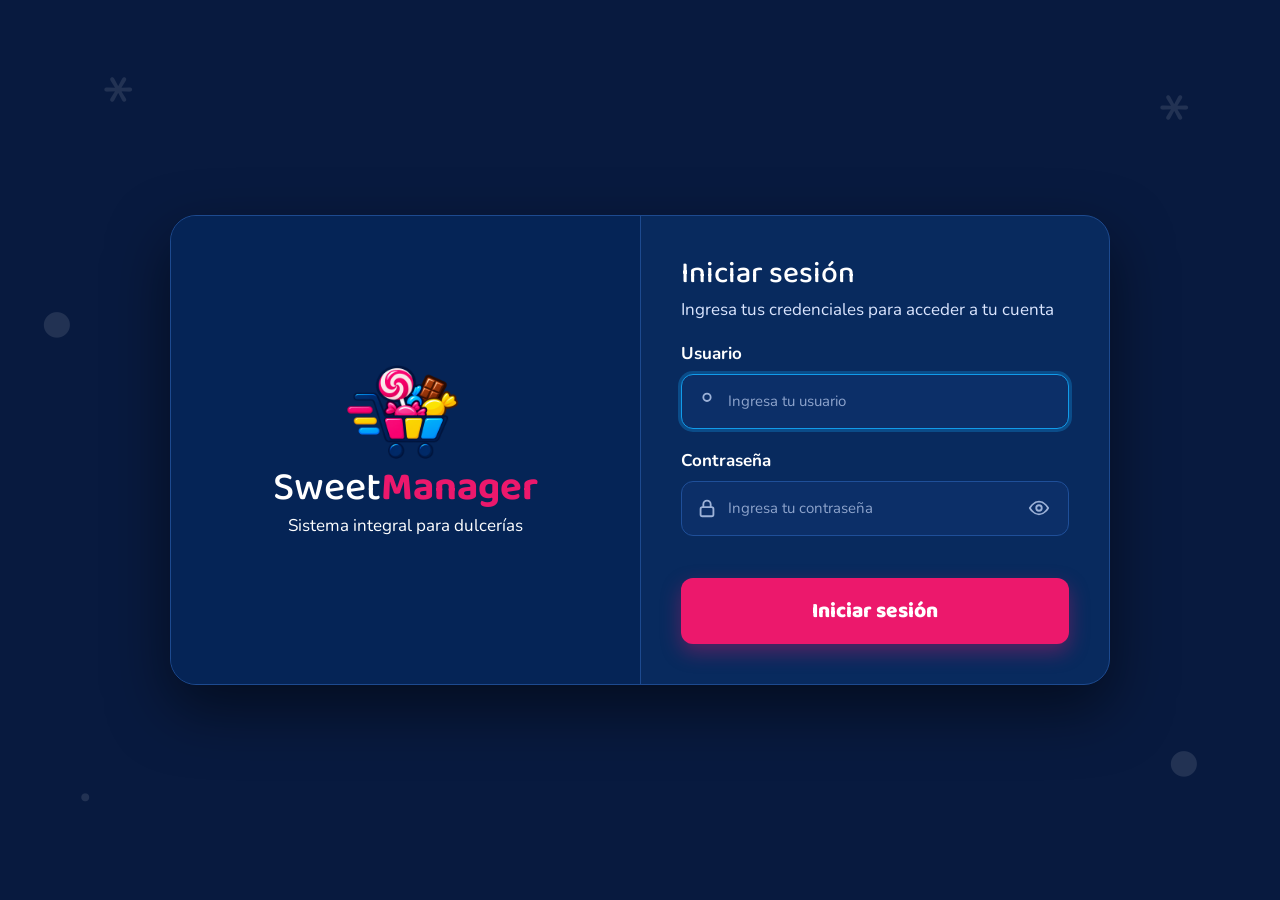
==== frontend/index.html @ 95832275 "Avances: Modificación de perfiles, desglose de métodos de pago, gestión de proveedores y pedidos (cr" ====
<!doctype html>
<html lang="es">
    <head>
        <meta charset="utf-8" />
        <meta
            name="viewport"
            content="width=device-width, initial-scale=1, viewport-fit=cover"
        />
        <title>SweetManager - Punto de venta</title>

        <link
            rel="stylesheet"
            href="https://cdn.jsdelivr.net/npm/bootstrap@5.3.3/dist/css/bootstrap.min.css"/>
        <link
            href="https://fonts.googleapis.com/css2?family=Baloo+2:wght@600;800&family=Nunito:wght@400;600;700&display=swap"
            rel="stylesheet"/>
        <link
            href="https://fonts.googleapis.com/css2?family=Material+Symbols+Rounded:opsz,wght,FILL,GRAD@24,400,0,0&display=block"
            rel="stylesheet"
        />

        <link rel="stylesheet" href="css/puente-bootstrap.css" />
        <link rel="stylesheet" href="css/base.css" />
        <link rel="stylesheet" href="css/layout.css" />
        <link rel="stylesheet" href="css/pos.css" />
        <link rel="stylesheet" href="css/componentes.css" />
        <link rel="stylesheet" href="css/dashboard.css" />
        <link rel="stylesheet" href="css/pedidos.css" />
        <link rel="stylesheet" href="css/animaciones.css" />
        <link rel="stylesheet" href="css/menu.css" />
        <link rel="stylesheet" href="css/login.css" />
        <link rel="stylesheet" href="css/perfil.css" />
        <link rel="stylesheet" href="css/responsive.css" />
    </head>

    <body>
        <div class="login" id="login">
            <span class="deco" style="top: 6%; left: 8%">*</span>
            <span class="deco" style="top: 30%; left: 3%">•</span>
            <span class="deco" style="bottom: 8%; left: 6%">.</span>
            <span class="deco" style="top: 8%; right: 7%">*</span>
            <span class="deco" style="bottom: 10%; right: 6%">•</span>

            <div class="login-card row g-0">
                <div class="login-brand col-md-6">
                    <img src="imagenes/logo.png" alt="SweetManager" />
                    <h1>Sweet<b>Manager</b></h1>
                    <p>Sistema integral para dulcerías</p>
                </div>

                <form class="login-form col-md-6" id="lform" autocomplete="on">
                    <h2>Iniciar sesión</h2>
                    <p>Ingresa tus credenciales para acceder a tu cuenta</p>

                    <label for="lu">Usuario</label>
                    <div class="field">
                        <svg viewBox="0 0 24 24">
                            <circle cx="12" cy="8" r="4" />
                            <path da="M4 21c0-4 4-7 8-7s8 3 8 7" />
                        </svg>
                        <input
                            id="lu"
                            type="text"
                            placeholder="Ingresa tu usuario"
                            autocomplete="username"

                        />
                    </div>

                    <label for="lp">Contraseña</label>
                    <div class="field">
                        <svg viewBox="0 0 24 24">
                            <rect x="5" y="11" width="14" height="10" rx="2" />
                            <path d="M8 11V8a4 4 0 0 1 8 0v3" />
                        </svg>
                        <!--Atributos para el espacio de la contraseña-->
                        <input 
                            id="lp"
                            type="password"
                            placeholder="Ingresa tu contraseña"
                            autocomplete="current-password"
                        />
                        <button
                            type="button"
                            class="eye"
                            data-act="ojo"
                            aria-label="Mostrar u ocultar contraseña"
                        >
                            <svg viewBox="0 0 24 24">
                                <path d="M2 12s4-7 10-7 10 7 10 7-4 7-10 7S2 12 2 12z" />
                                <circle cx="12" cy="12" r="3" />
                            </svg>
                        </button>
                    </div>

                    <p class="lerr" id="lerr"></p><!--Para indicar si hay errores con las credenciales-->
                    <!--NOTA IMPORTANTE: mejorar para que sea mas especifico como tambien mostrar mensaje para comunicarse con el encargado o con nosotros si hay algun error etc.-->
                    <button class="lbtn" type="submit">Iniciar sesión</button>
                </form>
            </div>
        </div>

        <div class="app">
            <aside>
                <div class="logo">
                    <img src="imagenes/logo.png" alt="SweetManager" class="logo-img" />
                    <span class="brand">Sweet<b>Manager</b></span>
                    <small>Sistema integral para dulcerías</small>
                </div>

                <nav class="menu">
                    <button class="menu-btn on" data-v="dashboard">
                        <span>Dashboard</span>
                    </button>
                    <button class="menu-btn" data-v="venta">
                        <span>Punto de venta</span>
                    </button>
                    <button class="menu-btn" data-v="pedidos">
                        <span>Pedidos</span>
                        <span class="b p" id="np"></span>
                    </button>
                    <button class="menu-btn" data-v="ventas">

                        <span>Ventas del día</span>
                    </button>
                    <button class="menu-btn" data-v="facturas">
                        <span>Facturación</span>
                    </button>
                    <button class="menu-btn" data-v="proveedores">
                        <span>Proveedores</span>
                    </button>
                </nav>

                <div class="stripe">
                    <i style="background: var(--sweet-pink)"></i>
                    <i style="background: var(--sweet-yellow)"></i>
                    <i style="background: var(--sweet-cyan)"></i>
                </div>
            </aside>

            <main>
                <div class="top">
                    <h2 id="ttl"></h2>

                    <div class="top-r">
                        <span class="who" id="who"></span>

                        <button class="btn" id="btncaja" data-act="caja" hidden></button>

                        <button
                            class="btn tema"
                            id="tema"
                            data-act="tema"
                            title="Cambiar tema"
                            aria-label="Cambiar tema"
                        >
                            <span class="material-symbols-rounded" id="temaic">dark_mode</span>
                        </button>

                        <div class="cuenta">
                            <button
                                class="chip-user"
                                id="chipuser"
                                data-act="cuenta"
                                aria-haspopup="true"
                                aria-expanded="false"
                                title="Mi cuenta"
                            >
                                <img id="uimg" alt="" />
                                <span>
                                    <b id="unom"></b>
                                    <small id="urol"></small>
                                </span>
                                <span class="material-symbols-rounded flecha">expand_more</span>
                            </button>

                            <div class="menu-user" id="menuuser" hidden>
                                <div class="mu-cab">
                                    <img id="uimg2" alt="" />
                                    <div>
                                        <b id="unom2"></b>
                                        <small id="ucor"></small>
                                    </div>
                                </div>

                                <button data-act="perfil">
                                    <span class="material-symbols-rounded">person</span>
                                    Mi perfil
                                </button>
                                <button data-act="contacto">
                                    <span class="material-symbols-rounded">support_agent</span>
                                    Contacto y soporte
                                </button>

                                <hr />

                                <button class="rojo" data-act="salir">
                                    <span class="material-symbols-rounded">logout</span>
                                    Cerrar sesión
                                </button>
                            </div>
                        </div>
                    </div>
                </div>

                <div id="view"></div>
            </main>
        </div>

        <dialog id="dlg">
            <h3 id="dt"></h3>

            <div id="db"></div>

            <div class="d-flex justify-content-end gap-2 mt-3">
                <button
                    class="btn"
                    id="dcx"
                    style="background: var(--muted)"
                    onclick="dlg.close()"
                >
                    Cerrar
                </button>

                <button class="btn pk" id="dok">Aceptar</button>
            </div>
        </dialog>

        <div class="aviso" id="toast" popover="manual"></div>

        <script src="../backend/datos.js"></script>
        <script src="js/estado.js"></script>
        <script src="../backend/cuentas.js"></script>
        <script src="../backend/bd.js"></script>
        <script src="js/app.js"></script>
        <script src="js/dashboard.js"></script>
        <script src="js/caja.js"></script>
        <script src="js/pedidos.js"></script>
        <script src="js/perfil.js"></script>
        <script src="js/proveedores.js"></script>
        <script src="js/main.js"></script>
    </body>
</html>
---- frontend/css/base.css ----
/*Variables de color, temas claro/oscuro y reglas globales*/
:root {
    --sweet-navy: #092550;
    --sweet-pink: #ec186c;
    --sweet-yellow: #fbc311;
    --sweet-cyan: #119bea;
    --sweet-brown: #6c2912;
    --sweet-bg-light: #eddde4;
    --ok: #28a745;
    --warn: #fd7e14;
    --err: #dc3545;
    --bg: #ffffff;
    --bg2: #f8f9fa;
    --text: #092550;
    --muted: #6c757d;
    --border: #dee2e6;
    --card: #ffffff;
    --dlg: #ffffff;
    box-sizing: border-box;
    padding-top: env(safe-area-inset-top, 0px);
    padding-bottom: env(safe-area-inset-bottom, 0px);
}

/*Tema oscuro y claro*/
@media (prefers-color-scheme: dark) {
    :root:not([data-theme="light"]) {
        --bg: #0b1630;
        --bg2: #101d3d;
        --text: #f1f3f8;
        --muted: #9aa5bd;
        --border: #22345f;
        --card: #12214a;
        --dlg: #1f3b7a;
    }
}

:root[data-theme="dark"] {
    --bg: #0b1630;
    --bg2: #101d3d;
    --text: #f1f3f8;
    --muted: #9aa5bd;
    --border: #22345f;
    --card: #12214a;
    --dlg: #1f3b7a;
}

/*Estilos globales*/
* {
    box-sizing: border-box;
}

html {
    scroll-padding-top: env(safe-area-inset-top, 0px);
}

body {
    margin: 0;
    background: var(--bg2);
    color: var(--text);
    font: 15px/1.4 Nunito, system-ui, sans-serif;
}

h1,
h2,
h3 {
    font-family: "Baloo 2", Nunito, sans-serif;
    margin: 0;
}

button {
    font: inherit;
    cursor: pointer;
    border: 0;
    border-radius: 12px;
}

button:focus-visible,
input:focus-visible,
select:focus-visible {
    outline: 3px solid var(--sweet-cyan);
    outline-offset: 2px;
}
---- frontend/css/layout.css ----
/*Estructura general: barra lateral, área principal, tarjetas y KPIs*/

/*Layaut principal*/
.app {
    display: grid;
    grid-template-columns: 220px minmax(0, 1fr);
    min-height: 100vh;
}

/*Barra latetal (navegación)*/
aside {
    background: var(--sweet-navy);
    color: #ffffff;
    padding: 16px 12px;
    display: flex;
    flex-direction: column;
    gap: 6px;
    position: sticky;
    top: 0;
    height: 100vh;
}

.logo {
    font: 800 24px "Baloo 2", sans-serif;
    padding: 4px 8px 14px;
    line-height: 1;
    text-align: center;
}

.logo-img {
    display: block;
    width: 100px;
    max-width: 100%;
    height: auto;
    margin: 0 auto 10px;
}

.logo b {
    color: var(--sweet-pink);
}

.logo small {
    display: block;
    font: 600 11px Nunito;
    color: #b9c4dd;
    margin-top: 4px;
}

.menu-btn {
    background: none;
    color: #d5dcec;
    text-align: left;
    padding: 11px 12px;
    font-weight: 700;
    display: flex;
    gap: 10px;
    align-items: center;
}

.menu-btn:hover {
    background: rgba(255, 255, 255, 0.08);
}

.menu-btn.on {
    background: var(--sweet-pink);
    color: #ffffff;
}

.stripe {
    margin-top: auto;
    display: flex;
    gap: 6px;
    padding: 8px;
}

.stripe i {
    flex: 1;
    height: 6px;
    border-radius: 6px;
}

/*Área principal*/
main {
    padding: 18px;
    min-width: 0;
}

.top {
    display: flex;
    justify-content: space-between;
    align-items: center;
    gap: 12px;
    margin-bottom: 14px;
    flex-wrap: wrap;
}

.top h2 {
    font-size: 26px;
}

/*La fecha*/
.who {
    color: var(--muted);
    font-size: 17px;
}

/*Tarjetas y kpis*/
.card {
    background: var(--card);
    border: 1px solid var(--border);
    border-radius: 16px;
    padding: 14px;
}

.kpi {
    border-radius: 16px;
    padding: 14px;
    color: #ffffff;
    position: relative;
    overflow: hidden;
}

.kpi:after {
    content: "";
    position: absolute;
    right: -18px;
    top: -18px;
    width: 70px;
    height: 70px;
    border-radius: 50%;
    background: rgba(255, 255, 255, 0.18);
}

.kpi b {
    display: block;
    font: 800 28px "Baloo 2";
}

.kpi span {
    font-size: 13px;
    opacity: 0.9;
}
---- frontend/css/pos.css ----
/*Punto de venta: productos, carrito y formas de pago*/

/*Punto de venta*/
.search {
    width: 100%;
    padding: 12px 14px;
    border: 2px solid var(--border);
    border-radius: 12px;
    background: var(--card);
    color: var(--text);
    font: inherit;
}

.chips {
    display: flex;
    gap: 8px;
    overflow-x: auto;
    padding: 10px 0;
}

.chip {
    background: var(--card);
    border: 1px solid var(--border);
    color: var(--text);
    padding: 8px 14px;
    white-space: nowrap;
    font-weight: 700;
}

.chip.on {
    background: var(--sweet-navy);
    color: #ffffff;
    border-color: var(--sweet-navy);
}

/*Productos*/
.grid {
    display: grid;
    grid-template-columns: repeat(auto-fill, minmax(130px, 1fr));
    gap: 10px;
}

.prod {
    background: var(--card);
    border: 1px solid var(--border);
    padding: 12px 8px;
    text-align: center;
    color: var(--text);
    position: relative;
    border-radius: 14px;
    transition: transform 0.15s, border-color 0.15s;
}

.prod:hover {
    border-color: var(--sweet-pink);
    transform: translateY(-2px);
}

.prod:disabled {
    opacity: 1;
}

.prod:disabled .em,
.prod:disabled b,
.prod:disabled .p {
    opacity: 0.4;
}

.prod .em {
    font-size: 34px;
    display: block;
}

.prod b {
    display: block;
    font-size: 17px;
    margin: 4px 0 2px;
}

.prod .p {
    color: var(--sweet-pink);
    font-weight: 800;
    display: block;
    margin: 2px 0 8px;
}

.prod small {
    display: block;
    color: var(--muted);
    font-size: 11px;
    margin-top: 2px;
}

.prod .b {
    display: inline-block;
    min-width: 84px;
    text-align: center;
    padding: 4px 10px;
    line-height: 1.25;
    white-space: nowrap;
}

/*Carrito*/
.cart {
    position: sticky;
    top: 12px;
    display: flex;
    flex-direction: column;
    gap: 10px;
    max-height: calc(100vh - 24px);
}

.lines {
    overflow: auto;
    flex: 1;
    min-height: 80px;
}

.line {
    display: grid;
    grid-template-columns: 1fr auto auto;
    gap: 8px;
    align-items: center;
    padding: 8px 0;
    border-bottom: 1px dashed var(--border);
}

.q {
    display: flex;
    align-items: center;
    gap: 6px;
}

.q button {
    width: 28px;
    height: 28px;
    background: var(--sweet-bg-light);
    color: var(--sweet-navy);
    font-weight: 800;
}

.fila {
    display: flex;
    justify-content: space-between;
    font-size: 14px;
}

.total {
    font: 800 26px "Baloo 2";
}

/*Pagos*/
.pay {
    display: grid;
    grid-template-columns: 1fr 1fr;
    gap: 8px;
}

.pay button {
    padding: 10px;
    background: var(--bg2);
    color: var(--text);
    border: 2px solid var(--border);
    font-weight: 700;
}

.pay button.on {
    border-color: var(--sweet-cyan);
    background: var(--sweet-cyan);
    color: #ffffff;
}

.qi {
    width: 58px;
    text-align: center;
    padding: 5px;
    border: 1px solid var(--border);
    border-radius: 8px;
    background: var(--card);
    color: var(--text);
    font: inherit;
    font-weight: 700;
}
---- frontend/css/componentes.css ----
/*Componentes: formularios, botones, tablas, etiquetas, ventanas y avisos*/

/*Formularios y botones*/
select,
input.f {
    width: 100%;
    padding: 10px;
    border: 1px solid var(--border);
    border-radius: 10px;
    background: var(--card);
    color: var(--text);
    font: inherit;
}

.cobrar {
    background: var(--sweet-pink);
    color: #ffffff;
    padding: 15px;
    font: 800 18px "Baloo 2";
}

.cobrar:disabled {
    background: var(--muted);
    opacity: 0.5;
}

.btn {
    padding: 9px 14px;
    background: var(--sweet-navy);
    color: #ffffff;
    font-weight: 700;
    transition: filter 0.15s;
}

.btn:hover {
    filter: brightness(1.12);
}

.btn.pk {
    background: var(--sweet-pink);
}

.btn.cy {
    background: var(--sweet-cyan);
}

/*Tablas y badges*/
.tw {
    overflow-x: auto;
}

table {
    width: 100%;
    border-collapse: collapse;
    min-width: 520px;
}

th,
td {
    text-align: left;
    padding: 10px;
    border-bottom: 1px solid var(--border);
    font-size: 14px;
}

th {
    color: var(--muted);
    font-weight: 700;
    font-size: 13px;
}

tr.x td {
    opacity: 0.5;
    text-decoration: line-through;
}

.b {
    padding: 3px 10px;
    border-radius: 99px;
    font-size: 12px;
    font-weight: 700;
    color: #ffffff;
}

.b.ok {
    background: var(--ok);
}

.b.w {
    background: var(--warn);
}

.b.e {
    background: var(--err);
}

.b.i {
    background: var(--sweet-cyan);
}

.b.p {
    background: var(--sweet-yellow);
    color: var(--sweet-navy);
}

/*Modales*/
.split {
    display: grid;
    grid-template-columns: 1fr;
    gap: 14px;
}

.bar {
    display: flex;
    gap: 8px;
    margin-bottom: 12px;
    flex-wrap: wrap;
}

dialog {
    border: 2px solid var(--sweet-cyan);
    border-radius: 18px;
    padding: 20px;
    width: min(420px, 92vw);
    background: var(--dlg);
    color: var(--text);
    box-shadow: 0 20px 50px rgba(0, 0, 0, 0.5);
}

dialog::backdrop {
    background: rgba(9, 37, 80, 0.55);
}

dialog label {
    display: block;
    margin: 10px 0 4px;
    font-weight: 700;
    font-size: 13px;
}

.aviso {
    position: fixed;
    inset: auto auto calc(24px + env(safe-area-inset-bottom, 0px)) 50%;
    margin: 0;
    transform: translateX(-50%);
    background: var(--sweet-yellow);
    color: var(--sweet-navy);
    font-weight: 800;
    font-size: 16px;
    text-align: center;
    padding: 14px 22px;
    max-width: 92vw;
    border: 0;
    border-left: 8px solid var(--sweet-pink);
    border-radius: 14px;
    box-shadow: 0 10px 30px rgba(0, 0, 0, 0.45);
    z-index: 9999;
}

.aviso:not(:popover-open) {
    display: none;
}

.empty {
    color: var(--muted);
    text-align: center;
    padding: 22px 0;
}
---- frontend/css/dashboard.css ----
/*Dashboard y gráficos*/

.chart {
    display: flex;
    align-items: flex-end;
    gap: 6px;
    height: 170px;
    margin-top: 10px;
}

.barra {
    flex: 1;
    display: flex;
    flex-direction: column;
    align-items: center;
    justify-content: flex-end;
    height: 100%;
    gap: 4px;
}

.barra small {
    font-size: 11px;
    color: var(--muted);
}

.hb {
    width: 100%;
    background: linear-gradient(var(--sweet-pink), var(--sweet-yellow));
    border-radius: 8px 8px 0 0;
    min-height: 3px;
    transform-origin: bottom;
    animation: grow 0.7s cubic-bezier(0.2, 0.9, 0.3, 1) backwards;
}

.donut {
    width: 140px;
    display: block;
    margin: 6px auto;
}

.donut circle {
    fill: none;
    stroke-width: 16;
}

.donut .a {
    animation: dash 1s ease-out;
}

.leg {
    display: flex;
    justify-content: space-around;
    gap: 6px;
    font-size: 13px;
    flex-wrap: wrap;
}

.leg i {
    display: inline-block;
    width: 10px;
    height: 10px;
    border-radius: 50%;
    margin-right: 5px;
}

.rk {
    margin: 8px 0;
}

.rk .t {
    height: 8px;
    border-radius: 8px;
    background: var(--bg2);
    overflow: hidden;
    margin-top: 4px;
}

.rk i {
    display: block;
    height: 100%;
    background: var(--sweet-cyan);
    animation: wd 0.8s ease-out backwards;
}

.meter {
    width: 120px;
    height: 8px;
    border-radius: 8px;
    background: var(--bg2);
    overflow: hidden;
}

.meter i {
    display: block;
    height: 100%;
    animation: wd 0.8s backwards;
}

.meter .ok {
    background: var(--ok);
}

.meter .w {
    background: var(--warn);
}

.meter .e {
    background: var(--err);
}

.rcpt {
    font: 13px ui-monospace, Menlo, monospace;
    background: var(--bg2);
    padding: 14px;
    border-radius: 6px;
    animation: in 0.4s;
}

.rcpt hr {
    border: 0;
    border-top: 2px dashed var(--border);
}

.fila-lista {
    padding: 7px 0;
    border-bottom: 1px dashed var(--border);
}
---- frontend/css/pedidos.css ----
/*Pedidos*/
.ped {
    display: flex;
    gap: 12px;
    margin-bottom: 10px;
    border-left: 6px solid var(--sweet-cyan);
}

.ped.late {
    border-left-color: var(--err);
}

.pos-n {
    font: 800 30px "Baloo 2";
    color: var(--sweet-pink);
    min-width: 30px;
    text-align: center;
}

.pb {
    flex: 1;
    min-width: 0;
}

.pb .fila {
    gap: 8px;
    align-items: center;
    flex-wrap: wrap;
}

.mut {
    font-size: 13px;
    color: var(--muted);
}

#np {
    margin-left: auto;
}

#np:empty {
    display: none;
}
---- frontend/css/animaciones.css ----
/*Animaciones*/
.enter {
    animation: in 0.35s ease-out;
}

@keyframes in {
    from {
        opacity: 0;
        transform: translateY(10px);
    }
}

.pop {
    animation: pop 0.35s cubic-bezier(0.3, 1.6, 0.5, 1);
}

@keyframes pop {
    from {
        transform: scale(0.85);
        background: var(--sweet-bg-light);
    }
}

@keyframes grow {
    from {
        transform: scaleY(0);
    }
}

@keyframes dash {
    from {
        stroke-dasharray: 0 252;
    }
}

@keyframes wd {
    from {
        width: 0;
    }
}

@media (prefers-reduced-motion: reduce) {
    * {
        animation: none !important;
        transition: none !important;
    }
}
---- frontend/css/menu.css ----
/*Menú, logo, botón de tema y cabecera*/

/*Menú, logo y tema (base)*/
.brand {
    display: block;
}

.menu {
    display: flex;
    flex-direction: column;
    gap: 6px;
}

.menu-btn {
    position: relative;
}

.menu-btn .ic {
    display: none;
}

.top-r {
    display: flex;
    align-items: center;
    gap: 10px;
    flex-wrap: wrap;
}

.tema {
    background: var(--card);
    color: var(--text);
    border: 1px solid var(--border);
    padding: 7px 12px;
    font-size: 16px;
}

/*Iconos de Google (Material Symbols) y botón de tema solo con icono*/
/*Recordar que los recursos exteriores necesitan intenet (por si no cargan o tardan en cargan)*/
.material-symbols-rounded {
    font-family: "Material Symbols Rounded";
    font-weight: normal;
    font-style: normal;
    font-size: 22px;
    line-height: 1;
    letter-spacing: normal;
    text-transform: none;
    display: inline-block;
    width: 1em;
    height: 1em;
    overflow: hidden;
    white-space: nowrap;
    direction: ltr;
    -webkit-font-smoothing: antialiased;
    font-feature-settings: "liga";
    font-variation-settings: "FILL" 0, "wght" 500, "GRAD" 0, "opsz" 24;
}

.tema {
    display: flex;
    align-items: center;
    justify-content: center;
    padding: 8px 10px;
}
---- frontend/css/login.css ----
/*Inicio de sesión*/
body:not(.con-sesion) .app {
    display: none;
}

body.con-sesion .login {
    display: none;
}

.login {
    position: fixed;
    inset: 0;
    z-index: 100;
    display: flex;
    align-items: center;
    justify-content: center;
    padding: 20px;
    overflow: auto;
    background: #081a3f;
    color: #ffffff;
}

.deco {
    position: absolute;
    font-size: 72px;
    opacity: 0.1;
    filter: grayscale(1) brightness(1.6);
    pointer-events: none;
}

.login-card {
    position: relative;
    z-index: 1;
    width: min(940px, 100%);
    border: 1px solid #1d4a8f;
    border-radius: 26px;
    background: #082a5e;
    overflow: hidden;
    box-shadow: 0 24px 60px rgba(0, 0, 0, 0.5);
}

.login-brand {
    display: flex;
    flex-direction: column;
    align-items: center;
    justify-content: center;
    gap: 6px;
    padding: 40px 24px;
    text-align: center;
    background: #052456;
}

.login-brand img {
    width: 150px;
    max-width: 60%;
    height: auto;
}

.login-brand h1 {
    font-size: 40px;
    line-height: 1;
}

.login-brand h1 b {
    color: var(--sweet-pink);
}

.login-brand p {
    margin: 0;
    font-size: 17px;
}

.login-form {
    padding: 40px;
    border-left: 1px solid #1d4a8f;
}

.login-form h2 {
    font-size: 30px;
}

.login-form p {
    margin: 6px 0 0;
    font-size: 17px;
    color: #dbe6ff;
}

.login-form label {
    display: block;
    margin: 20px 0 8px;
    font-weight: 700;
    font-size: 17px;
}

.field {
    display: flex;
    align-items: center;
    gap: 10px;
    padding: 0 14px;
    border: 1px solid #1f4f99;
    border-radius: 12px;
    background: #0c2f68;
    color: #9db2d8;
}

.field:focus-within {
    border-color: var(--sweet-cyan);
    box-shadow: 0 0 0 3px rgba(17, 155, 234, 0.3);
}

.field svg {
    width: 22px;
    height: 22px;
    flex: none;
    fill: none;
    stroke: currentColor;
    stroke-width: 2;
    stroke-linecap: round;
    stroke-linejoin: round;
}

.field input {
    flex: 1;
    min-width: 0;
    padding: 16px 0;
    border: 0;
    outline: 0;
    background: none;
    color: #ffffff;
    font: inherit;
}

.field input::placeholder {
    color: #8ea4cc;
}

.eye {
    display: flex;
    padding: 4px;
    background: none;
    color: #9db2d8;
}

.eye:hover {
    color: #ffffff;
}

.lerr {
    min-height: 22px;
    margin: 12px 0 0 !important;
    font-size: 14px !important;
    font-weight: 700;
    color: #ff8fb3 !important;
}

.lbtn {
    width: 100%;
    margin-top: 8px;
    padding: 16px;
    background: var(--sweet-pink);
    color: #ffffff;
    font: 800 21px "Baloo 2", sans-serif;
    border-radius: 12px;
    box-shadow: 0 8px 20px rgba(236, 24, 108, 0.35);
    transition: filter 0.15s;
}

.lbtn:hover {
    filter: brightness(1.1);
}
---- frontend/css/perfil.css ----
/*Perfil de usuario, contacto y cuenta en la cabecera*/
.chip-user {
    display: flex;
    align-items: center;
    gap: 10px;
    padding: 4px 12px 4px 4px;
    background: var(--card);
    border: 1px solid var(--border);
    color: var(--text);
    text-align: left;
    border-radius: 99px;
}

.chip-user img {
    width: 38px;
    height: 38px;
    border-radius: 50%;
    background: #ffffff;
}

.chip-user b {
    display: block;
    font-size: 14px;
    line-height: 1.1;
}

.chip-user small {
    color: var(--muted);
    font-size: 12px;
}

.pf-lado {
    display: flex;
    flex-direction: column;
    align-items: center;
    gap: 10px;
    padding: 26px 18px;
    text-align: center;
}

.pf-foto {
    width: 150px;
    height: 150px;
    border-radius: 50%;
    background: #ffffff;
    border: 4px solid var(--border);
}

.pf-lado h3 {
    font-size: 24px;
}

.pf-rol {
    padding: 5px 18px;
    border-radius: 10px;
    background: var(--sweet-pink);
    color: #ffffff;
    font-weight: 700;
}

.pf-sep {
    width: 100%;
    padding-top: 12px;
    border-top: 1px solid var(--border);
    font-size: 14px;
    color: var(--muted);
}

.tabs {
    display: flex;
    flex-wrap: wrap;
    gap: 8px;
    margin-bottom: 18px;
    padding-bottom: 12px;
    border-bottom: 1px solid var(--border);
}

.tab {
    padding: 10px 18px;
    background: var(--bg2);
    border: 1px solid var(--border);
    color: var(--text);
    font-weight: 700;
}

.tab.on {
    background: var(--sweet-pink);
    border-color: var(--sweet-pink);
    color: #ffffff;
}

.acciones {
    display: flex;
    justify-content: flex-end;
    margin-top: 20px;
}

.acciones .btn {
    padding: 12px 28px;
}

input.f:disabled,
select:disabled {
    opacity: 0.65;
    cursor: not-allowed;
}

textarea.f {
    width: 100%;
    padding: 10px;
    border: 1px solid var(--border);
    border-radius: 10px;
    background: var(--card);
    color: var(--text);
    font: inherit;
    resize: vertical;
}

.opts {
    display: flex;
    flex-wrap: wrap;
    gap: 12px;
}

.opt {
    display: flex;
    flex-direction: column;
    align-items: center;
    gap: 6px;
    padding: 12px 18px;
    background: var(--bg2);
    border: 2px solid var(--border);
    color: var(--text);
    font-weight: 700;
}

.opt img {
    width: 70px;
    height: 70px;
    border-radius: 50%;
    background: #ffffff;
}

.opt.on {
    border-color: var(--sweet-pink);
}

.ct-info {
    display: flex;
    flex-direction: column;
    gap: 14px;
    padding: 28px;
}

.ct-info h3 {
    font-size: 32px;
}

.ct-info p {
    margin: 0;
}

.ct-marca b {
    display: block;
    font: 800 36px "Baloo 2", sans-serif;
    line-height: 1;
}

.ct-marca small {
    letter-spacing: 4px;
    color: var(--muted);
    font-size: 12px;
}

.rosa {
    color: var(--sweet-pink);
}

.ct-mail {
    display: flex;
    flex-direction: column;
    gap: 12px;
    padding: 16px;
    border: 1px solid var(--border);
    border-radius: 16px;
    background: var(--bg2);
}

.ct-cab {
    display: flex;
    align-items: center;
    gap: 12px;
}

.ct-ico {
    display: grid;
    place-items: center;
    flex: none;
    width: 52px;
    height: 52px;
    border-radius: 12px;
    background: var(--sweet-pink);
    color: #ffffff;
    font-size: 24px;
}

.ct-copia {
    display: flex;
    align-items: center;
    justify-content: space-between;
    gap: 10px;
    padding: 10px 14px;
    border: 1px solid var(--border);
    border-radius: 12px;
    background: var(--card);
    font-weight: 700;
    word-break: break-all;
}

.ct-form {
    padding: 24px;
}

.ct-form h3 {
    font-size: 24px;
}

.ct-form > p {
    margin: 4px 0 16px;
}

.chkgrid {
    display: grid;
    grid-template-columns: 1fr 1fr;
    gap: 6px;
    max-height: 190px;
    overflow: auto;
    padding: 8px;
    border: 1px solid var(--border);
    border-radius: 10px;
}

dialog .chk {
    display: flex;
    align-items: center;
    gap: 6px;
    margin: 0;
    font-weight: 600;
    font-size: 13px;
}

/*Menú desplegable de la cuenta*/
.cuenta {
    position: relative;
}

.chip-user .flecha {
    font-size: 20px;
    color: var(--muted);
}

.chip-user.on,
.chip-user[aria-expanded="true"] {
    border-color: var(--sweet-pink);
}

.opt .material-symbols-rounded {
    font-size: 32px;
}

.menu-user {
    position: absolute;
    right: 0;
    top: calc(100% + 8px);
    z-index: 40;
    display: flex;
    flex-direction: column;
    min-width: 250px;
    padding: 8px;
    background: var(--card);
    border: 1px solid var(--border);
    border-radius: 14px;
    box-shadow: 0 14px 34px rgba(0, 0, 0, 0.35);
    animation: in 0.18s ease-out;
}

.menu-user[hidden] {
    display: none;
}

.mu-cab {
    display: flex;
    align-items: center;
    gap: 10px;
    margin-bottom: 6px;
    padding: 8px 10px 12px;
    border-bottom: 1px solid var(--border);
}

.mu-cab img {
    width: 42px;
    height: 42px;
    border-radius: 50%;
    background: #ffffff;
}

.mu-cab b {
    display: block;
    font-size: 14px;
}

.mu-cab small {
    color: var(--muted);
    font-size: 12px;
    word-break: break-all;
}

.menu-user button {
    display: flex;
    align-items: center;
    gap: 12px;
    padding: 10px 12px;
    background: none;
    color: var(--text);
    font-weight: 700;
    text-align: left;
    border-radius: 10px;
}

.menu-user button:hover {
    background: var(--bg2);
}

.menu-user hr {
    width: 100%;
    margin: 6px 0;
    border: 0;
    border-top: 1px solid var(--border);
}

.menu-user .rojo {
    color: var(--err);
}
---- frontend/css/responsive.css ----
/*Pantallas medianas y celular (todo lo responsivo va aquí)*/

/*Pantalla mediana (mitad de pantalla)*/
/*Celular y pantallas angostas*/
@media (max-width: 900px) {
    body {
        padding-bottom: 84px;
    }

    .app {
        grid-template-columns: minmax(0, 1fr);
    }

    aside {
        display: contents;
    }

    .logo {
        position: sticky;
        top: 0;
        z-index: 20;
        display: flex;
        align-items: center;
        justify-content: center;
        gap: 10px;
        background: var(--sweet-navy);
        padding: calc(8px + env(safe-area-inset-top, 0px)) 12px 8px;
    }

    .logo-img {
        width: 40px;
        margin: 0;
    }

    .brand {
        font: 800 22px "Baloo 2", sans-serif;
        color: #ffffff;
        line-height: 1;
    }

    .logo small,
    .stripe {
        display: none;
    }

    .menu {
        position: fixed;
        left: 0;
        right: 0;
        bottom: 0;
        z-index: 30;
        flex-direction: row;
        gap: 2px;
        overflow-x: auto;
        background: var(--sweet-navy);
        padding: 6px 6px calc(6px + env(safe-area-inset-bottom, 0px));
        box-shadow: 0 -4px 16px rgba(0, 0, 0, 0.35);
    }

    .menu-btn {
        flex: 1 0 76px;
        flex-direction: column;
        justify-content: center;
        gap: 2px;
        padding: 6px 4px;
        font-size: 11px;
        text-align: center;
        white-space: nowrap;
        border-radius: 12px;
    }

    .menu-btn .ic {
        display: block;
        font-size: 20px;
    }

    #np {
        position: absolute;
        top: 2px;
        right: 10px;
        margin: 0;
        padding: 1px 7px;
    }

    main {
        padding: 12px;
    }

    .top h2 {
        font-size: 22px;
    }

    .who {
        font-size: 13px;
    }

    .grid {
        grid-template-columns: repeat(auto-fill, minmax(104px, 1fr));
        gap: 8px;
    }

    .prod {
        padding: 10px 6px;
    }

    .prod .em {
        font-size: 28px;
    }

    .prod b {
        font-size: 14px;
    }

    .prod .b {
        min-width: 0;
        width: 100%;
    }

    .cart {
        position: static;
        max-height: none;
    }

    .kpi b {
        font-size: 22px;
    }

    dialog {
        width: 94vw;
    }
}

@media (max-width: 767px) {
    .login {
        align-items: flex-start;
    }

    .login-card {
        margin: auto 0;
    }

    .login-brand {
        padding: 24px 16px 8px;
    }

    .login-brand img {
        width: 90px;
    }

    .login-brand h1 {
        font-size: 32px;
    }

    .login-form {
        padding: 20px 22px 28px;
        border-left: 0;
    }

    .deco {
        display: none;
    }
}

/*Perfil, contacto y cabecera en pantallas angostas*/
@media (max-width: 900px) {
    .chip-user span {
        display: none;
    }

    .chip-user {
        padding: 3px;
    }

    .top-r {
        width: 100%;
        justify-content: space-between;
    }

    .ct-info {
        padding: 20px;
    }

    .ct-info h3 {
        font-size: 26px;
    }

    .pf-foto {
        width: 110px;
        height: 110px;
    }
}
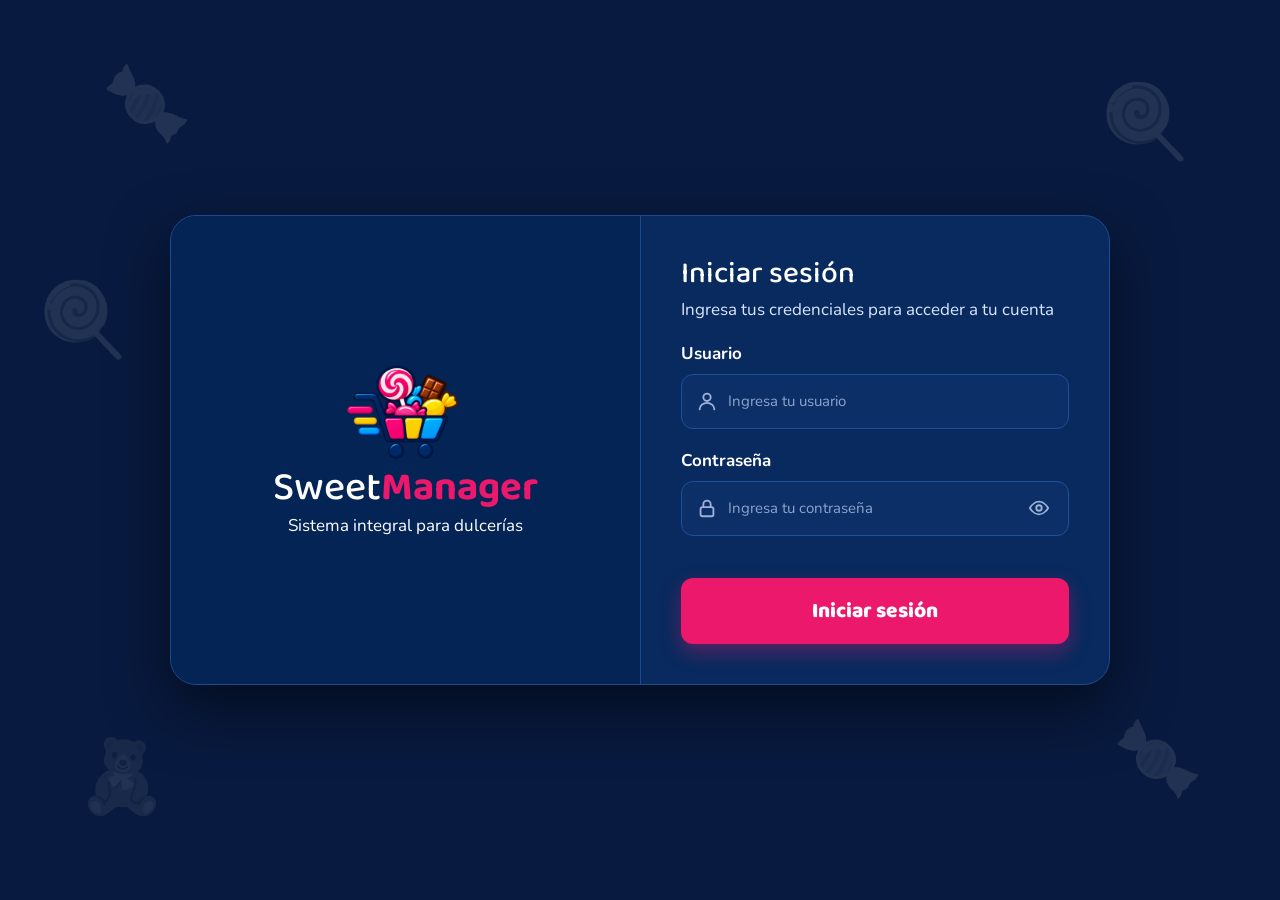
==== commit ff7b1d74: "Primer migración a la base de datos de SweetManager: ( index , app.js , main.js)" ====
--- a/frontend/index.html
+++ b/frontend/index.html
@@ -10,10 +10,12 @@
 
         <link
             rel="stylesheet"
-            href="https://cdn.jsdelivr.net/npm/bootstrap@5.3.3/dist/css/bootstrap.min.css"/>
+            href="https://cdn.jsdelivr.net/npm/bootstrap@5.3.3/dist/css/bootstrap.min.css"
+        />
         <link
             href="https://fonts.googleapis.com/css2?family=Baloo+2:wght@600;800&family=Nunito:wght@400;600;700&display=swap"
-            rel="stylesheet"/>
+            rel="stylesheet"
+        />
         <link
             href="https://fonts.googleapis.com/css2?family=Material+Symbols+Rounded:opsz,wght,FILL,GRAD@24,400,0,0&display=block"
             rel="stylesheet"
@@ -30,16 +32,17 @@
         <link rel="stylesheet" href="css/menu.css" />
         <link rel="stylesheet" href="css/login.css" />
         <link rel="stylesheet" href="css/perfil.css" />
+        <link rel="stylesheet" href="css/nosotros.css" />
         <link rel="stylesheet" href="css/responsive.css" />
     </head>
 
     <body>
         <div class="login" id="login">
-            <span class="deco" style="top: 6%; left: 8%">*</span>
-            <span class="deco" style="top: 30%; left: 3%">•</span>
-            <span class="deco" style="bottom: 8%; left: 6%">.</span>
-            <span class="deco" style="top: 8%; right: 7%">*</span>
-            <span class="deco" style="bottom: 10%; right: 6%">•</span>
+            <span class="deco" style="top: 6%; left: 8%">🍬</span>
+            <span class="deco" style="top: 30%; left: 3%">🍭</span>
+            <span class="deco" style="bottom: 8%; left: 6%">🧸</span>
+            <span class="deco" style="top: 8%; right: 7%">🍭</span>
+            <span class="deco" style="bottom: 10%; right: 6%">🍬</span>
 
             <div class="login-card row g-0">
                 <div class="login-brand col-md-6">
@@ -56,14 +59,13 @@
                     <div class="field">
                         <svg viewBox="0 0 24 24">
                             <circle cx="12" cy="8" r="4" />
-                            <path da="M4 21c0-4 4-7 8-7s8 3 8 7" />
+                            <path d="M4 21c0-4 4-7 8-7s8 3 8 7" />
                         </svg>
                         <input
                             id="lu"
                             type="text"
                             placeholder="Ingresa tu usuario"
                             autocomplete="username"
-
                         />
                     </div>
 
@@ -73,8 +75,7 @@
                             <rect x="5" y="11" width="14" height="10" rx="2" />
                             <path d="M8 11V8a4 4 0 0 1 8 0v3" />
                         </svg>
-                        <!--Atributos para el espacio de la contraseña-->
-                        <input 
+                        <input
                             id="lp"
                             type="password"
                             placeholder="Ingresa tu contraseña"
@@ -93,8 +94,7 @@
                         </button>
                     </div>
 
-                    <p class="lerr" id="lerr"></p><!--Para indicar si hay errores con las credenciales-->
-                    <!--NOTA IMPORTANTE: mejorar para que sea mas especifico como tambien mostrar mensaje para comunicarse con el encargado o con nosotros si hay algun error etc.-->
+                    <p class="lerr" id="lerr"></p>
                     <button class="lbtn" type="submit">Iniciar sesión</button>
                 </form>
             </div>
@@ -110,23 +110,28 @@
 
                 <nav class="menu">
                     <button class="menu-btn on" data-v="dashboard">
+                        <span class="ic material-symbols-rounded">dashboard</span>
                         <span>Dashboard</span>
                     </button>
                     <button class="menu-btn" data-v="venta">
+                        <span class="ic material-symbols-rounded">point_of_sale</span>
                         <span>Punto de venta</span>
                     </button>
                     <button class="menu-btn" data-v="pedidos">
+                        <span class="ic material-symbols-rounded">assignment</span>
                         <span>Pedidos</span>
                         <span class="b p" id="np"></span>
                     </button>
                     <button class="menu-btn" data-v="ventas">
-
+                        <span class="ic material-symbols-rounded">receipt_long</span>
                         <span>Ventas del día</span>
                     </button>
                     <button class="menu-btn" data-v="facturas">
+                        <span class="ic material-symbols-rounded">description</span>
                         <span>Facturación</span>
                     </button>
                     <button class="menu-btn" data-v="proveedores">
+                        <span class="ic material-symbols-rounded">local_shipping</span>
                         <span>Proveedores</span>
                     </button>
                 </nav>
@@ -145,7 +150,7 @@
                     <div class="top-r">
                         <span class="who" id="who"></span>
 
-                        <button class="btn" id="btncaja" data-act="caja" hidden></button>
+                        <button class="btn btn-ico" id="btncaja" data-act="caja" hidden></button>
 
                         <button
                             class="btn tema"
@@ -187,6 +192,10 @@
                                     <span class="material-symbols-rounded">person</span>
                                     Mi perfil
                                 </button>
+                                <button data-act="nosotros">
+                                    <span class="material-symbols-rounded">storefront</span>
+                                    Quiénes somos
+                                </button>
                                 <button data-act="contacto">
                                     <span class="material-symbols-rounded">support_agent</span>
                                     Contacto y soporte
@@ -228,16 +237,18 @@
 
         <div class="aviso" id="toast" popover="manual"></div>
 
-        <script src="../backend/datos.js"></script>
+        <script src="https://cdn.jsdelivr.net/npm/bootstrap@5.3.3/dist/js/bootstrap.bundle.min.js"></script>
         <script src="js/estado.js"></script>
-        <script src="../backend/cuentas.js"></script>
-        <script src="../backend/bd.js"></script>
+        <script src="js/algoritmos.js"></script>
+        <script src="js/cuentas.js"></script>
+        <script src="js/api.js"></script>
         <script src="js/app.js"></script>
         <script src="js/dashboard.js"></script>
         <script src="js/caja.js"></script>
         <script src="js/pedidos.js"></script>
         <script src="js/perfil.js"></script>
         <script src="js/proveedores.js"></script>
+        <script src="js/nosotros.js"></script>
         <script src="js/main.js"></script>
     </body>
 </html>
--- a/frontend/css/nosotros.css
+++ b/frontend/css/nosotros.css
@@ -0,0 +1,100 @@
+/*Quiénes somos*/
+
+.nosotros {
+    padding: 0;
+    overflow: hidden;
+}
+
+.nos-texto {
+    display: flex;
+    flex-direction: column;
+    justify-content: center;
+    padding: 44px 40px;
+}
+
+.nos-titulo {
+    margin-bottom: 16px;
+    font: 800 46px "Baloo 2", sans-serif;
+    line-height: 1.05;
+}
+
+.nos-texto p {
+    margin: 0;
+    font-size: 17px;
+    line-height: 1.6;
+}
+
+.nos-foto {
+    position: relative;
+    min-height: 300px;
+}
+
+.nos-foto::before,
+.nos-foto::after {
+    content: "";
+    position: absolute;
+    inset: 0;
+}
+
+.nos-foto::before {
+    background: var(--sweet-cyan);
+    clip-path: ellipse(135% 100% at 100% 50%);
+}
+
+.nos-foto::after {
+    background: var(--sweet-pink);
+    clip-path: ellipse(125% 100% at 100% 50%);
+}
+
+.nos-foto .carousel {
+    position: absolute;
+    inset: 0;
+    z-index: 1;
+    clip-path: ellipse(115% 100% at 100% 50%);
+}
+
+.nos-foto .carousel-inner,
+.nos-foto .carousel-item {
+    height: 100%;
+}
+
+.nos-foto img {
+    width: 100%;
+    height: 100%;
+    object-fit: cover;
+}
+
+.nos-tarjeta {
+    display: flex;
+    flex-direction: row;
+    align-items: flex-start;
+    gap: 16px;
+    height: 100%;
+    padding: 20px;
+}
+
+.nos-ico {
+    display: grid;
+    flex: none;
+    place-items: center;
+    width: 64px;
+    height: 64px;
+    border-radius: 16px;
+}
+
+.nos-ico .material-symbols-rounded {
+    font-size: 36px;
+    font-variation-settings: "FILL" 1, "wght" 500, "GRAD" 0, "opsz" 40;
+}
+
+.nos-tarjeta h3 {
+    margin-bottom: 6px;
+    font-size: 22px;
+}
+
+.nos-tarjeta p {
+    margin: 0;
+    font-size: 14px;
+    line-height: 1.5;
+    color: var(--muted);
+}
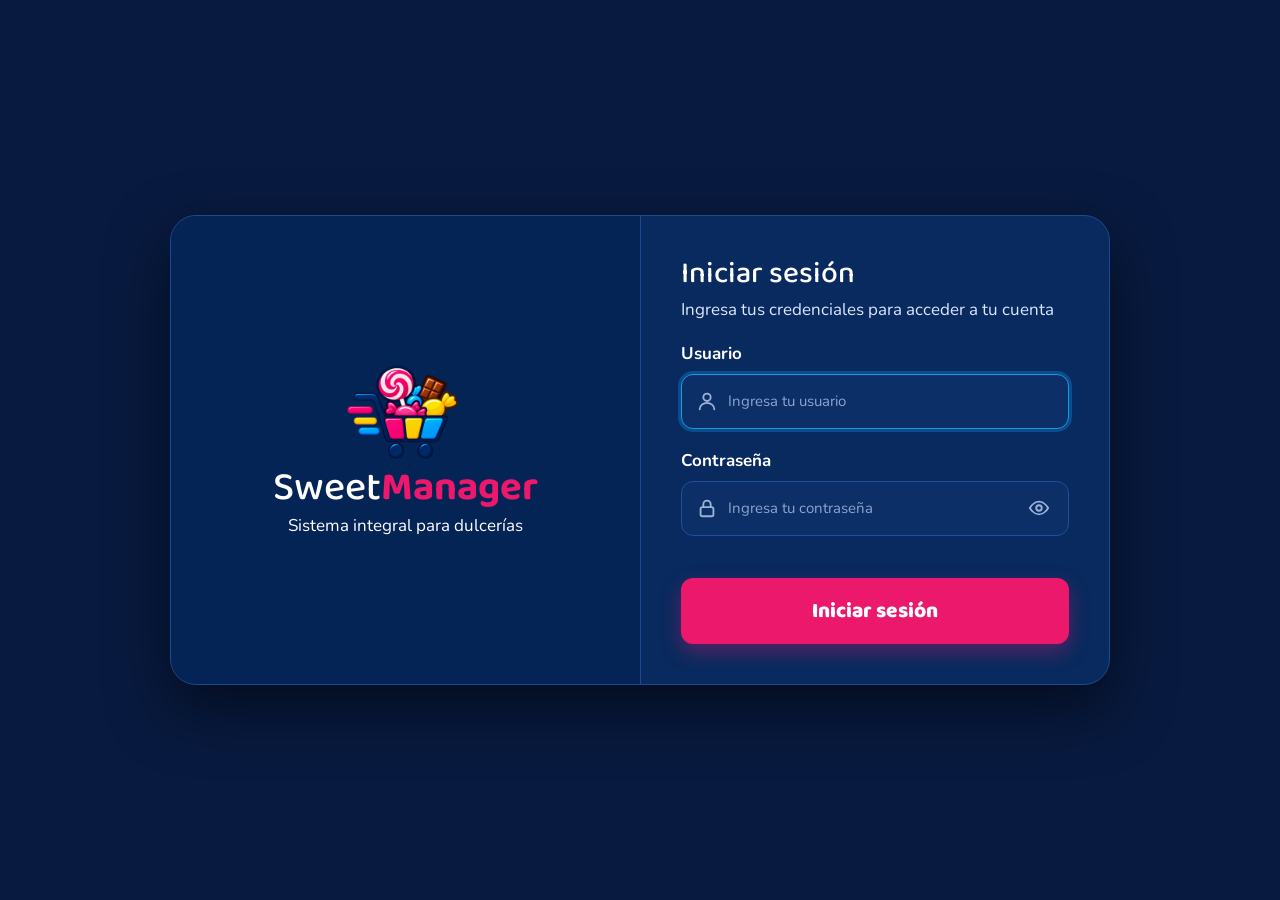
==== commit 35b4c900: "Migración a MVC y agregación de registro de usuarios por parte del admin" ====
--- a/frontend/index.html
+++ b/frontend/index.html
@@ -10,16 +10,13 @@
 
         <link
             rel="stylesheet"
-            href="https://cdn.jsdelivr.net/npm/bootstrap@5.3.3/dist/css/bootstrap.min.css"
-        />
+            href="https://cdn.jsdelivr.net/npm/bootstrap@5.3.3/dist/css/bootstrap.min.css"/>
         <link
             href="https://fonts.googleapis.com/css2?family=Baloo+2:wght@600;800&family=Nunito:wght@400;600;700&display=swap"
-            rel="stylesheet"
-        />
+            rel="stylesheet"/>
         <link
             href="https://fonts.googleapis.com/css2?family=Material+Symbols+Rounded:opsz,wght,FILL,GRAD@24,400,0,0&display=block"
-            rel="stylesheet"
-        />
+            rel="stylesheet"/>
 
         <link rel="stylesheet" href="css/puente-bootstrap.css" />
         <link rel="stylesheet" href="css/base.css" />
@@ -38,11 +35,11 @@
 
     <body>
         <div class="login" id="login">
-            <span class="deco" style="top: 6%; left: 8%">🍬</span>
-            <span class="deco" style="top: 30%; left: 3%">🍭</span>
-            <span class="deco" style="bottom: 8%; left: 6%">🧸</span>
-            <span class="deco" style="top: 8%; right: 7%">🍭</span>
-            <span class="deco" style="bottom: 10%; right: 6%">🍬</span>
+        <!-- <span class="deco" style="top: 6%; left: 8%">*</span>
+            <span class="deco" style="top: 30%; left: 3%">*</span>
+            <span class="deco" style="bottom: 8%; left: 6%">*</span>
+            <span class="deco" style="top: 8%; right: 7%">*</span>
+            <span class="deco" style="bottom: 10%; right: 6%">*</span>-->
 
             <div class="login-card row g-0">
                 <div class="login-brand col-md-6">
@@ -85,8 +82,7 @@
                             type="button"
                             class="eye"
                             data-act="ojo"
-                            aria-label="Mostrar u ocultar contraseña"
-                        >
+                            aria-label="Mostrar u ocultar contraseña">
                             <svg viewBox="0 0 24 24">
                                 <path d="M2 12s4-7 10-7 10 7 10 7-4 7-10 7S2 12 2 12z" />
                                 <circle cx="12" cy="12" r="3" />
@@ -133,6 +129,10 @@
                     <button class="menu-btn" data-v="proveedores">
                         <span class="ic material-symbols-rounded">local_shipping</span>
                         <span>Proveedores</span>
+                    </button>
+                    <button class="menu-btn" data-v="usuarios" hidden>
+                        <span class="ic material-symbols-rounded">manage_accounts</span>
+                        <span>Gestión de usuarios</span>
                     </button>
                 </nav>
 
@@ -169,8 +169,7 @@
                                 data-act="cuenta"
                                 aria-haspopup="true"
                                 aria-expanded="false"
-                                title="Mi cuenta"
-                            >
+                                title="Mi cuenta">
                                 <img id="uimg" alt="" />
                                 <span>
                                     <b id="unom"></b>
@@ -248,6 +247,7 @@
         <script src="js/pedidos.js"></script>
         <script src="js/perfil.js"></script>
         <script src="js/proveedores.js"></script>
+        <script src="js/gestion_usuarios.js"></script>
         <script src="js/nosotros.js"></script>
         <script src="js/main.js"></script>
     </body>
--- a/frontend/css/base.css
+++ b/frontend/css/base.css
@@ -6,6 +6,7 @@
     --sweet-cyan: #119bea;
     --sweet-brown: #6c2912;
     --sweet-bg-light: #eddde4;
+    --sweet-purple: #bdb5d5;
     --ok: #28a745;
     --warn: #fd7e14;
     --err: #dc3545;
--- a/frontend/css/pos.css
+++ b/frontend/css/pos.css
@@ -60,15 +60,22 @@
     opacity: 1;
 }
 
-.prod:disabled .em,
+.prod:disabled .producto-img,
 .prod:disabled b,
 .prod:disabled .p {
     opacity: 0.4;
 }
 
-.prod .em {
-    font-size: 34px;
-    display: block;
+.prod .producto-img {
+    width: 100%;
+    height: 120px;
+    display: block;
+    object-fit: contain;
+    object-position: center;
+    padding: 8px;
+    margin: 0 auto 8px;
+    background:none;
+    border-radius: 10px;
 }
 
 .prod b {
@@ -181,3 +188,25 @@
     font: inherit;
     font-weight: 700;
 }
+.acciones-ticket {
+    display: grid;
+    grid-template-columns: repeat(3, minmax(0, 1fr));
+    gap: 8px;
+    width: 100%;
+}
+
+.acciones-ticket .btn {
+    display: flex;
+    align-items: center;
+    justify-content: center;
+    gap: 5px;
+    min-width: 0;
+    padding: 10px 4px;
+    white-space: nowrap;
+    font-size: 14px;
+}
+
+.acciones-ticket .material-symbols-rounded {
+    font-size: 20px;
+    flex-shrink: 0;
+}
--- a/frontend/css/dashboard.css
+++ b/frontend/css/dashboard.css
@@ -1,5 +1,4 @@
 /*Dashboard y gráficos*/
-
 .chart {
     display: flex;
     align-items: flex-end;
--- a/frontend/css/animaciones.css
+++ b/frontend/css/animaciones.css
@@ -1,3 +1,5 @@
+/*Animaciones*/
+
 /*Animaciones*/
 .enter {
     animation: in 0.35s ease-out;
--- a/frontend/css/menu.css
+++ b/frontend/css/menu.css
@@ -35,7 +35,6 @@
 }
 
 /*Iconos de Google (Material Symbols) y botón de tema solo con icono*/
-/*Recordar que los recursos exteriores necesitan intenet (por si no cargan o tardan en cargan)*/
 .material-symbols-rounded {
     font-family: "Material Symbols Rounded";
     font-weight: normal;
@@ -61,3 +60,10 @@
     justify-content: center;
     padding: 8px 10px;
 }
+
+/*Botones con icono de Google y texto*/
+.btn-ico {
+    display: inline-flex;
+    align-items: center;
+    gap: 6px;
+}
--- a/frontend/css/login.css
+++ b/frontend/css/login.css
@@ -1,3 +1,5 @@
+/*Inicio de sesión*/
+
 /*Inicio de sesión*/
 body:not(.con-sesion) .app {
     display: none;
--- a/frontend/css/perfil.css
+++ b/frontend/css/perfil.css
@@ -341,3 +341,28 @@
 .menu-user .rojo {
     color: var(--err);
 }
+
+
+/* Indicador visual de seguridad de contraseña */
+.clave-medidor { display: block; }
+.clave-barra { height: 8px; overflow: hidden; border-radius: 20px; background: #e9edf3; }
+.clave-barra span { display: block; width: 0; height: 100%; border-radius: inherit; transition: width .2s ease, background .2s ease; background: #adb5bd; }
+.clave-barra span.debil { background: #dc3545; }
+.clave-barra span.media { background: #f0ad4e; }
+.clave-barra span.buena { background: #0d9bb5; }
+.clave-barra span.fuerte { background: #198754; }
+.clave-barra span.demasiado-larga { background: #dc3545; }
+.clave-medidor small { display: block; margin-top: 6px; color: var(--bs-secondary-color, #6c757d); }
+
+/* Buscadores y estados de cuentas */
+.usuarios-busqueda { position: relative; max-width: 560px; margin: 0 0 16px; }
+.usuarios-busqueda > span { position: absolute; left: 13px; top: 50%; transform: translateY(-50%); color: #77849a; pointer-events: none; }
+.usuarios-busqueda input { padding-left: 42px; border-radius: 12px; min-height: 44px; }
+.estado-usuario { display: inline-flex; align-items: center; gap: 7px; padding: 6px 11px; border-radius: 999px; font-size: .82rem; font-weight: 700; white-space: nowrap; }
+.estado-usuario i { width: 8px; height: 8px; display: inline-block; border-radius: 50%; }
+.estado-usuario.activo { color: #146c43; background: #d9f3e5; }
+.estado-usuario.activo i { background: #198754; box-shadow: 0 0 0 3px #19875422; }
+.estado-usuario.inactivo { color: #596273; background: #e9edf2; }
+.estado-usuario.inactivo i { background: #7b8492; }
+.usuarios-bar { gap: 12px; flex-wrap: wrap; }
+@media (max-width: 700px) { .usuarios-bar { align-items: stretch; flex-direction: column; } .usuarios-bar .btn { width: 100%; } }
--- a/frontend/css/responsive.css
+++ b/frontend/css/responsive.css
@@ -189,3 +189,67 @@
         height: 110px;
     }
 }
+
+/*Barra flotante para ver el ticket en pantallas angostas*/
+.barra-ticket {
+    display: none;
+}
+
+@media (max-width: 991.98px) {
+    .barra-ticket {
+        position: fixed;
+        left: 12px;
+        right: 12px;
+        bottom: calc(16px + env(safe-area-inset-bottom, 0px));
+        z-index: 25;
+        display: flex;
+        align-items: center;
+        justify-content: center;
+        gap: 10px;
+        padding: 14px 18px;
+        background: var(--sweet-pink);
+        color: #ffffff;
+        font: 800 17px "Baloo 2", sans-serif;
+        border-radius: 14px;
+        box-shadow: 0 10px 26px rgba(0, 0, 0, 0.4);
+        animation: in 0.25s ease-out;
+    }
+
+    .barra-ticket.oculta {
+        display: none;
+    }
+
+    #ticket {
+        scroll-margin-top: 70px;
+    }
+}
+
+@media (max-width: 900px) {
+    .barra-ticket {
+        bottom: calc(80px + env(safe-area-inset-bottom, 0px));
+    }
+}
+
+/*Quiénes somos en pantallas angostas*/
+@media (max-width: 991.98px) {
+    .nos-texto {
+        padding: 28px 22px;
+    }
+
+    .nos-titulo {
+        font-size: 36px;
+    }
+
+    .nos-foto {
+        min-height: 240px;
+    }
+
+    .nos-foto::before,
+    .nos-foto::after {
+        display: none;
+    }
+
+    .nos-foto .carousel {
+        clip-path: none;
+    }
+}
